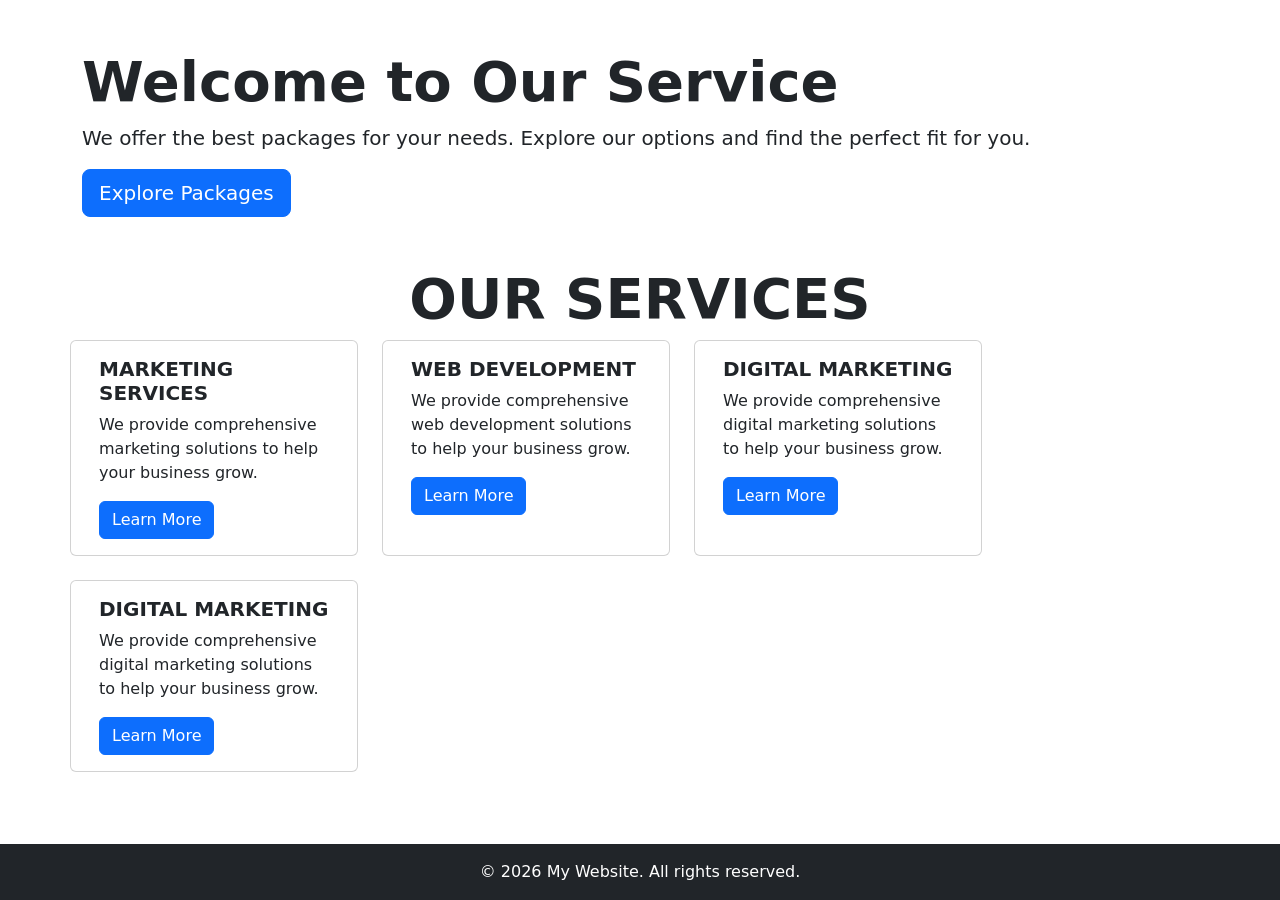
==== index.html @ d1b9eb8f "Update project" ====
<!doctype html>
<html lang="en">
  <head>
    <meta charset="UTF-8" />
    <meta name="viewport" content="width=device-width, initial-scale=1.0" />
    <title>Assignment</title>
    <link
      href="https://cdn.jsdelivr.net/npm/bootstrap@5.3.8/dist/css/bootstrap.min.css"
      rel="stylesheet"
      integrity="sha384-sRIl4kxILFvY47J16cr9ZwB07vP4J8+LH7qKQnuqkuIAvNWLzeN8tE5YBujZqJLB"
      crossorigin="anonymous"
    />
    <script
      defer
      src="https://cdn.jsdelivr.net/npm/bootstrap@5.3.8/dist/js/bootstrap.bundle.min.js"
      integrity="sha384-FKyoEForCGlyvwx9Hj09JcYn3nv7wiPVlz7YYwJrWVcXK/BmnVDxM+D2scQbITxI"
      crossorigin="anonymous"
    ></script>
  </head>
  <body>
    <main>
      <div class="container my-5">
        <h1 class="display-4 fw-bold">Welcome to Our Service</h1>
        <p class="lead">
          We offer the best packages for your needs. Explore our options and
          find the perfect fit for you.
        </p>
        <a href="#" class="btn btn-primary btn-lg">Explore Packages</a>
      </div>
      <section class="container">
        <h1 class="display-4 text-center fw-bold text-uppercase">
          Our Services
        </h1>
        <div class="row gap-4">
          <div class="card col-md-4" style="width: 18rem">
            <div class="card-body">
              <h5 class="card-title text-uppercase fw-bold">
                Marketing Services
              </h5>
              <p class="card-text">
                We provide comprehensive marketing solutions to help your
                business grow.
              </p>
              <a href="#" class="btn btn-primary">Learn More</a>
            </div>
          </div>
          <div class="card col-md-4" style="width: 18rem">
            <div class="card-body">
              <h5 class="card-title text-uppercase fw-bold">Web Development</h5>
              <p class="card-text">
                We provide comprehensive web development solutions to help your
                business grow.
              </p>
              <a href="#" class="btn btn-primary">Learn More</a>
            </div>
          </div>
          <div class="card col-md-4" style="width: 18rem">
            <div class="card-body">
              <h5 class="card-title text-uppercase fw-bold">
                Digital Marketing
              </h5>
              <p class="card-text">
                We provide comprehensive digital marketing solutions to help
                your business grow.
              </p>
              <a href="#" class="btn btn-primary">Learn More</a>
            </div>
          </div>
          <div class="card col-md-4" style="width: 18rem">
            <div class="card-body">
              <h5 class="card-title text-uppercase fw-bold">
                Digital Marketing
              </h5>
              <p class="card-text">
                We provide comprehensive digital marketing solutions to help
                your business grow.
              </p>
              <a href="#" class="btn btn-primary">Learn More</a>
            </div>
          </div>
        </div>
      </section>
    </main>
    <footer class="bg-dark text-white text-center py-3 fixed-bottom">
      <p class="mb-0">&copy; 2026 My Website. All rights reserved.</p>
    </footer>
  </body>
</html>
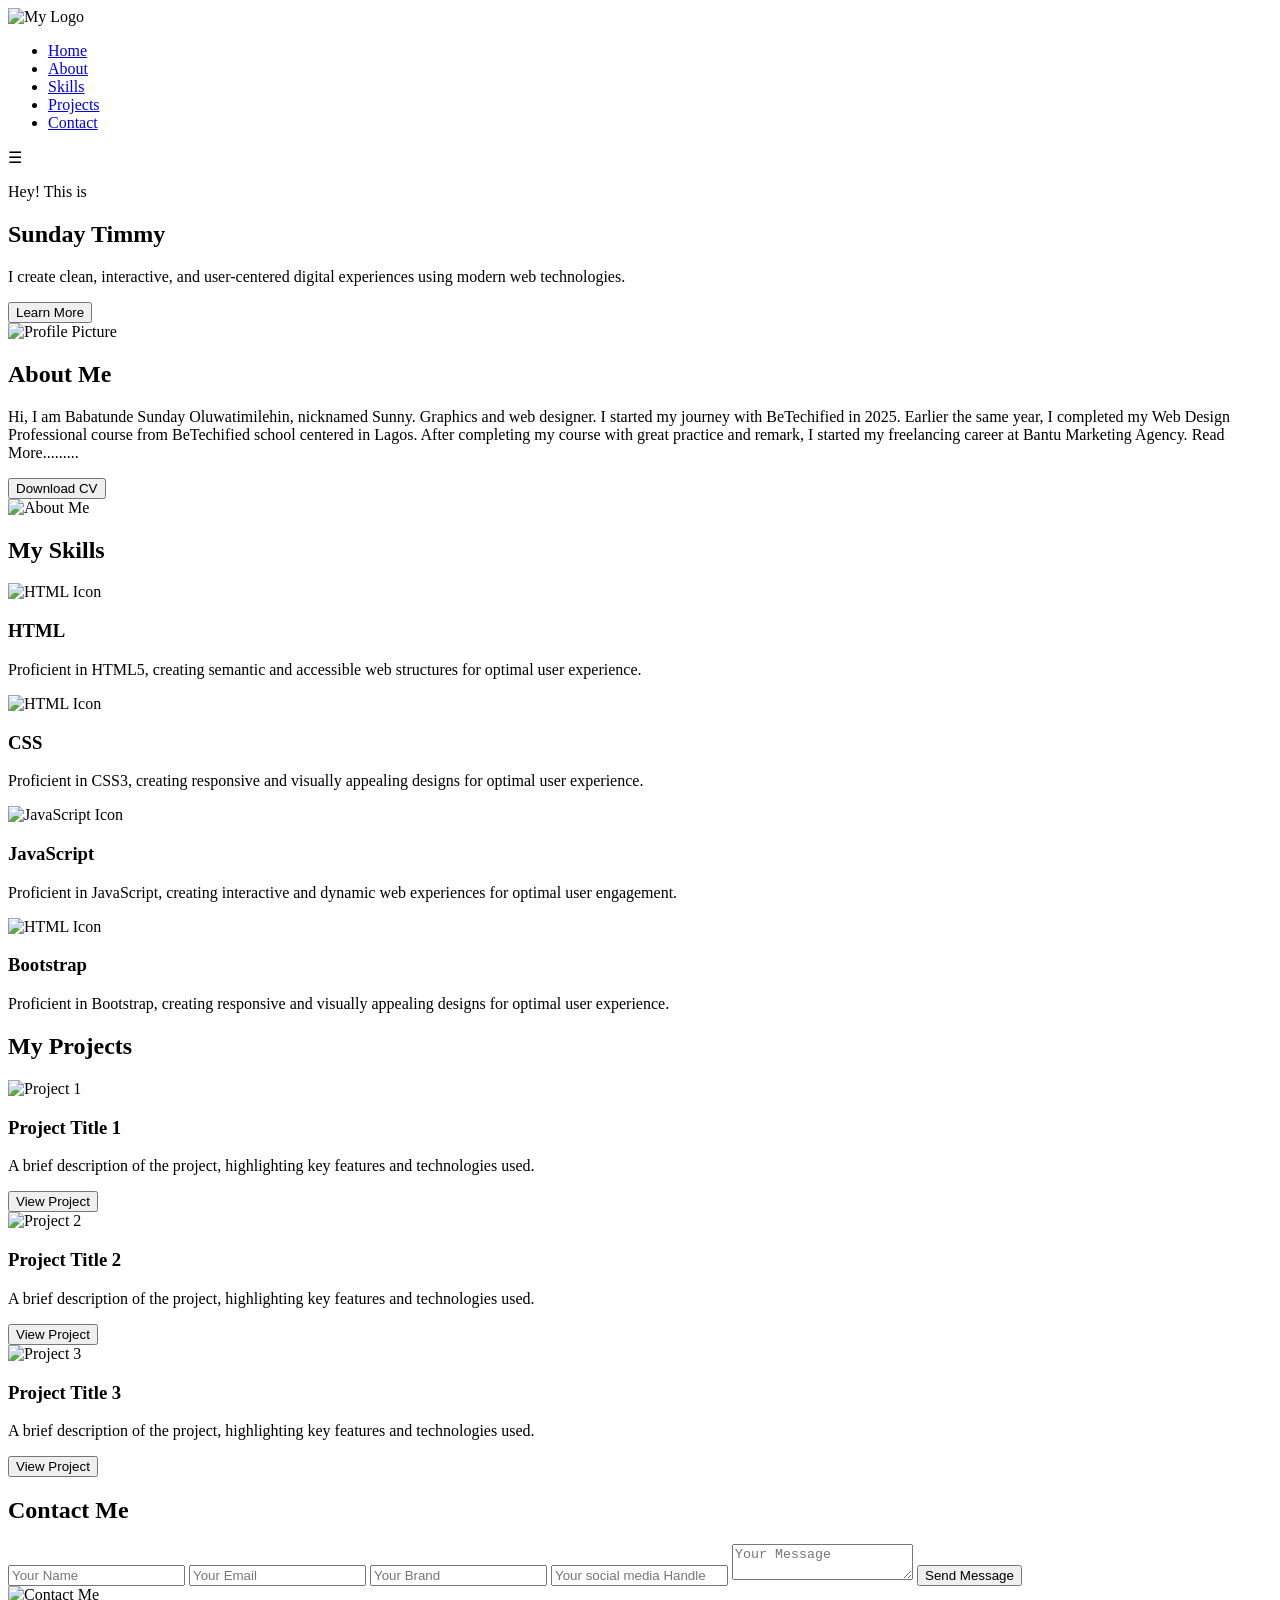
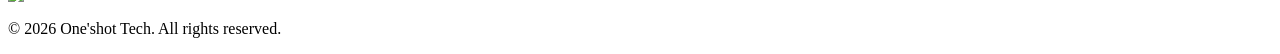
==== commit 469238ec: "Fix project structure for GitHub Pages" ====
--- a/index.html
+++ b/index.html
@@ -3,86 +3,209 @@
   <head>
     <meta charset="UTF-8" />
     <meta name="viewport" content="width=device-width, initial-scale=1.0" />
-    <title>Assignment</title>
-    <link
-      href="https://cdn.jsdelivr.net/npm/bootstrap@5.3.8/dist/css/bootstrap.min.css"
-      rel="stylesheet"
-      integrity="sha384-sRIl4kxILFvY47J16cr9ZwB07vP4J8+LH7qKQnuqkuIAvNWLzeN8tE5YBujZqJLB"
-      crossorigin="anonymous"
-    />
-    <script
-      defer
-      src="https://cdn.jsdelivr.net/npm/bootstrap@5.3.8/dist/js/bootstrap.bundle.min.js"
-      integrity="sha384-FKyoEForCGlyvwx9Hj09JcYn3nv7wiPVlz7YYwJrWVcXK/BmnVDxM+D2scQbITxI"
-      crossorigin="anonymous"
-    ></script>
+    <title>Portfolio</title>
+    <link rel="stylesheet" href="Portfolio.css" />
   </head>
   <body>
+    <!-- NAVIGATION BAR -->
+    <header class="container">
+      <div class="logo">
+        <img src="" alt="My Logo" />
+      </div>
+      <nav class="nav-links">
+        <ul class="nav-list">
+          <li><a href="#home">Home</a></li>
+          <li><a href="#about">About</a></li>
+          <li><a href="#skills">Skills</a></li>
+          <li><a href="#projects">Projects</a></li>
+          <li><a href="#contact">Contact</a></li>
+        </ul>
+      </nav>
+      <div class="menu-toggle">&#9776;</div>
+    </header>
+    <!-- HERO SECTION -->
     <main>
-      <div class="container my-5">
-        <h1 class="display-4 fw-bold">Welcome to Our Service</h1>
-        <p class="lead">
-          We offer the best packages for your needs. Explore our options and
-          find the perfect fit for you.
-        </p>
-        <a href="#" class="btn btn-primary btn-lg">Explore Packages</a>
-      </div>
+      <!-- HOME SECTION -->
+      <section class="container home-container">
+        <div id="home" class="home-section">
+          <div class="home-text">
+            <p>Hey! This is</p>
+            <h1><span class="highlights">Sunday Timmy</span></h1>
+            <p>
+              I create clean, interactive, and user-centered digital experiences
+              using modern web technologies.
+            </p>
+            <button class="button">Learn More</button>
+          </div>
+          <div class="home-image">
+            <img src="Portfolio images/orginal.png" alt="Profile Picture" />
+          </div>
+        </div>
+      </section>
+      <!-- ABOUT ME SECTION -->
       <section class="container">
-        <h1 class="display-4 text-center fw-bold text-uppercase">
-          Our Services
-        </h1>
-        <div class="row gap-4">
-          <div class="card col-md-4" style="width: 18rem">
-            <div class="card-body">
-              <h5 class="card-title text-uppercase fw-bold">
-                Marketing Services
-              </h5>
-              <p class="card-text">
-                We provide comprehensive marketing solutions to help your
-                business grow.
-              </p>
-              <a href="#" class="btn btn-primary">Learn More</a>
-            </div>
-          </div>
-          <div class="card col-md-4" style="width: 18rem">
-            <div class="card-body">
-              <h5 class="card-title text-uppercase fw-bold">Web Development</h5>
-              <p class="card-text">
-                We provide comprehensive web development solutions to help your
-                business grow.
-              </p>
-              <a href="#" class="btn btn-primary">Learn More</a>
-            </div>
-          </div>
-          <div class="card col-md-4" style="width: 18rem">
-            <div class="card-body">
-              <h5 class="card-title text-uppercase fw-bold">
-                Digital Marketing
-              </h5>
-              <p class="card-text">
-                We provide comprehensive digital marketing solutions to help
-                your business grow.
-              </p>
-              <a href="#" class="btn btn-primary">Learn More</a>
-            </div>
-          </div>
-          <div class="card col-md-4" style="width: 18rem">
-            <div class="card-body">
-              <h5 class="card-title text-uppercase fw-bold">
-                Digital Marketing
-              </h5>
-              <p class="card-text">
-                We provide comprehensive digital marketing solutions to help
-                your business grow.
-              </p>
-              <a href="#" class="btn btn-primary">Learn More</a>
-            </div>
-          </div>
-        </div>
-      </section>
+        <div class="about-section">
+          <div id="about" class="about-text">
+            <h2>About Me</h2>
+            <p>
+              Hi, I am Babatunde Sunday Oluwatimilehin, nicknamed Sunny.
+              Graphics and web designer. I started my journey with BeTechified
+              in 2025. Earlier the same year, I completed my Web Design
+              Professional course from BeTechified school centered in Lagos.
+              After completing my course with great practice and remark, I
+              started my freelancing career at Bantu Marketing Agency.
+              <span class="highlights">Read More.........</span>
+            </p>
+            <button class="button">Download CV</button>
+          </div>
+          <div class="home-image">
+            <img
+              class="img"
+              src="Portfolio images/pexels-fauxels-3184360.jpg"
+              alt="About Me"
+            />
+          </div>
+        </div>
+      </section>
+
+      <!-- SKILLS SECTION -->
+      <section class="container skills-section">
+        <h2>My Skills</h2>
+        <div class="skills-section-cards">
+          <div class="skill-card">
+            <div class="skill-icons">
+              <img src="ICONS/html-5(1).png" alt="HTML Icon" />
+            </div>
+            <div class="skill-text">
+              <h3>HTML</h3>
+              <p>
+                Proficient in HTML5, creating semantic and accessible web
+                structures for optimal user experience.
+              </p>
+            </div>
+          </div>
+          <div class="skill-card">
+            <div class="skill-icons">
+              <img src="ICONS/css-3(1).png" alt="HTML Icon" />
+            </div>
+            <div class="skill-text">
+              <h3>CSS</h3>
+              <p>
+                Proficient in CSS3, creating responsive and visually appealing
+                designs for optimal user experience.
+              </p>
+            </div>
+          </div>
+          <div class="skill-card">
+            <div class="skill-icons">
+              <img src="ICONS/java-script(1).png" alt="JavaScript Icon" />
+            </div>
+            <div class="skill-text">
+              <h3>JavaScript</h3>
+              <p>
+                Proficient in JavaScript, creating interactive and dynamic web
+                experiences for optimal user engagement.
+              </p>
+            </div>
+          </div>
+          <div class="skill-card">
+            <div class="skill-icons">
+              <img src="ICONS/bootstrap(2).png" alt="HTML Icon" />
+            </div>
+            <div class="skill-text">
+              <h3>Bootstrap</h3>
+              <p>
+                Proficient in Bootstrap, creating responsive and visually
+                appealing designs for optimal user experience.
+              </p>
+            </div>
+          </div>
+        </div>
+      </section>
+
+      <!-- PROJECTS SECTION -->
+      <section class="container projects-section">
+        <h2>My Projects</h2>
+        <div class="projects-section-cards">
+          <div class="project-card">
+            <img
+              src="Portfolio images/pexels-fauxels-3184360.jpg"
+              alt="Project 1"
+            />
+            <div class="project-text">
+              <h3>Project Title 1</h3>
+              <p>
+                A brief description of the project, highlighting key features
+                and technologies used.
+              </p>
+              <button class="button">View Project</button>
+            </div>
+          </div>
+          <div class="project-card">
+            <img
+              src="Portfolio images/pexels-fauxels-3184360.jpg"
+              alt="Project 2"
+            />
+            <div class="project-text">
+              <h3>Project Title 2</h3>
+              <p>
+                A brief description of the project, highlighting key features
+                and technologies used.
+              </p>
+              <button class="button">View Project</button>
+            </div>
+          </div>
+          <div class="project-card">
+            <img
+              src="Portfolio images/pexels-fauxels-3184360.jpg"
+              alt="Project 3"
+            />
+            <div class="project-text">
+              <h3>Project Title 3</h3>
+              <p>
+                A brief description of the project, highlighting key features
+                and technologies used.
+              </p>
+              <button class="button">View Project</button>
+            </div>
+          </div>
+        </div>
+      </section>
+
+      <!-- CONTACT SECTION -->
+      <section class="container contact-section">
+        <h2>Contact Me</h2>
+        <div class="contact-section-container">
+          <div class="contact-list">
+            <form class="contact-form">
+              <input type="text" placeholder="Your Name" required />
+              <input type="email" placeholder="Your Email" required />
+              <input type="text" placeholder="Your Brand" required />
+              <input
+                type="text"
+                placeholder="Your social media Handle"
+                required
+              />
+              <textarea placeholder="Your Message" required></textarea>
+              <button type="submit" class="button">Send Message</button>
+            </form>
+          </div>
+          <div class="contact-image">
+            <img
+              src="Portfolio images/Get_in_touch_-removebg-preview.png"
+              alt="Contact Me"
+            />
+          </div>
+        </div>
+      </section>
+
+      <!-- FOOTER SECTION -->
+      <footer class="footer">
+        <div class="container">
+          <p>&copy; 2026 One'shot Tech. All rights reserved.</p>
+        </div>
+      </footer>
     </main>
-    <footer class="bg-dark text-white text-center py-3 fixed-bottom">
-      <p class="mb-0">&copy; 2026 My Website. All rights reserved.</p>
-    </footer>
+    <script src="portfolio.js"></script>
   </body>
 </html>
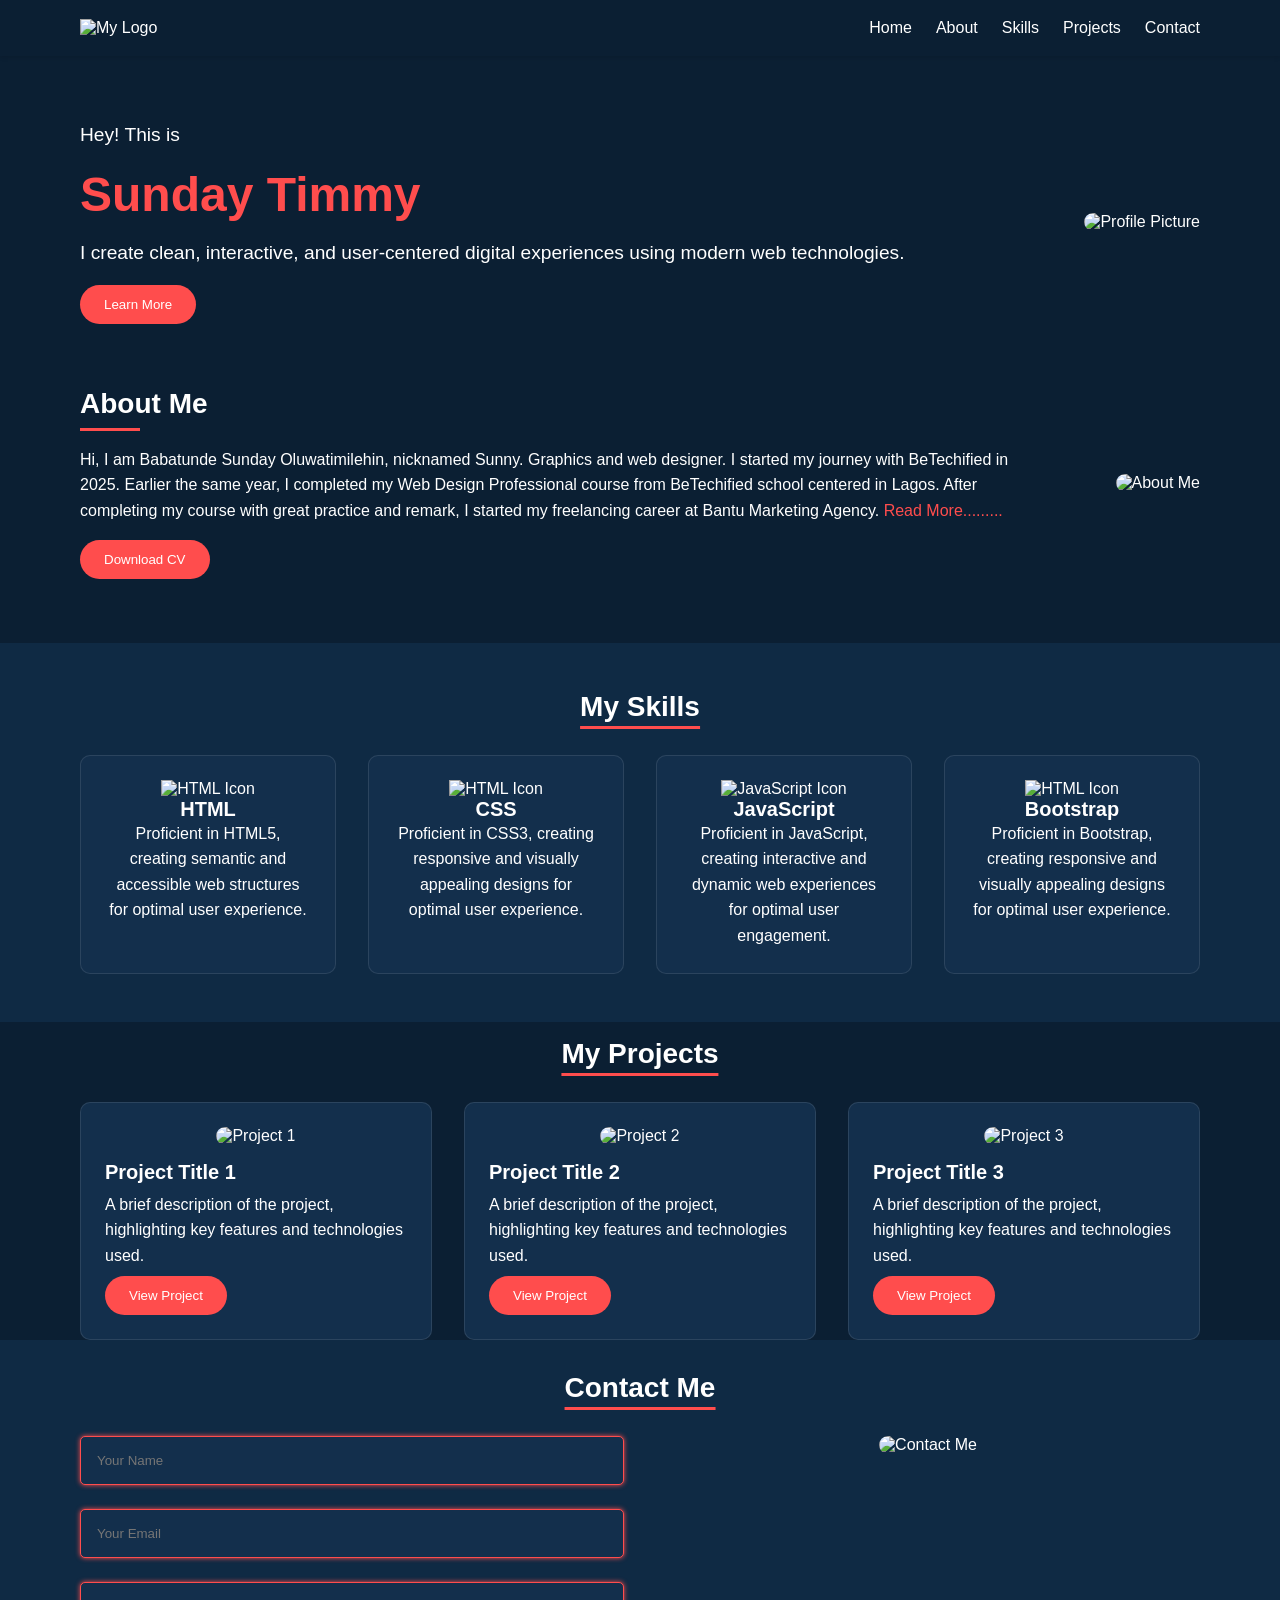
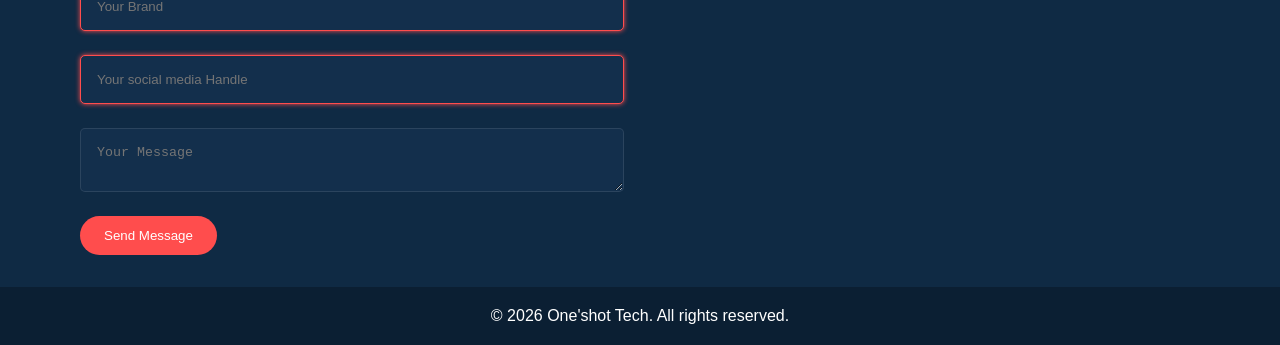
==== commit 5aa89fbf: "Updated portfolio design" ====
--- a/index.html
+++ b/index.html
@@ -4,7 +4,7 @@
     <meta charset="UTF-8" />
     <meta name="viewport" content="width=device-width, initial-scale=1.0" />
     <title>Portfolio</title>
-    <link rel="stylesheet" href="Portfolio.css" />
+    <link rel="stylesheet" href="style.css" />
   </head>
   <body>
     <!-- NAVIGATION BAR -->
@@ -206,6 +206,6 @@
         </div>
       </footer>
     </main>
-    <script src="portfolio.js"></script>
+    <script src="script.js"></script>
   </body>
 </html>
--- a/style.css
+++ b/style.css
@@ -0,0 +1,417 @@
+/* GLOBAL DESIGN SYSTEM FOR PORTFOLIO WEBSITE */
+:root {
+  --primary-bg: #0b1f33; /* Deep navy blue */
+  --secondary-bg: #0f2a44; /* Slightly lighter navy */
+  --accent-red: #ff4d4d; /* Coral red strip */
+  --text-white: #ffffff;
+  --text-light: #cfd8e3;
+  --text-muted: #8fa3b8;
+  --card-bg: #132f4c;
+  --border-light: rgba(255, 255, 255, 0.1);
+}
+
+h1 {
+  font-size: 3rem;
+  font-weight: 700;
+}
+h2 {
+  font-size: 2.25rem;
+  font-weight: 600;
+}
+h3 {
+  font-size: 1.25rem;
+  font-weight: 600;
+}
+p {
+  font-size: 1.25rem;
+  font-weight: 400;
+}
+small {
+  font-size: 1rem;
+}
+
+/* RESET BASE STYLES */
+* {
+  margin: 0;
+  padding: 0;
+  box-sizing: border-box;
+}
+
+/* BODY STYLES */
+body {
+  font-family: 'Poppins', 'Segoe UI', sans-serif;
+  background-color: var(--primary-bg);
+  color: var(--text-white);
+}
+
+a {
+  text-decoration: none;
+  color: var(--text-white);
+}
+
+li {
+  list-style: none;
+}
+
+h1 {
+  font-size: 3rem;
+  font-weight: 700;
+}
+h2 {
+  font-size: 1.75rem;
+  font-weight: 600;
+}
+h3 {
+  font-size: 1.25rem;
+  font-weight: 600;
+}
+p {
+  font-size: 1rem;
+  font-weight: 400;
+  color: var(--text-white);
+  line-height: 1.6;
+}
+small {
+  font-size: 0.875rem;
+}
+
+.button {
+  background-color: var(--accent-red);
+  color: var(--text-white);
+  padding: 0.75rem 1.5rem;
+  border: none;
+  border-radius: 25px;
+  cursor: pointer;
+  transition:
+    background-color 0.3s ease,
+    transform 0.2s ease,
+    box-shadow 0.2s ease;
+}
+
+.button:hover {
+  background-color: var(--card-bg);
+  color: var(--accent-red);
+  transform: translateY(-3px) scale(1.03);
+  box-shadow: 0 8px 20px rgba(0, 0, 0, 0.2);
+}
+.button:active {
+  transform: translateY(0) scale(0.98);
+  box-shadow: 0 4px 10px rgba(0, 0, 0, 0.15);
+}
+
+.container {
+  padding-inline: 5rem;
+}
+
+input,
+textarea {
+  padding: 1rem;
+  width: 100%;
+  border-radius: 5px;
+  border: 1px solid var(--border-light);
+  background-color: var(--card-bg);
+  color: var(--text-white);
+}
+
+input,
+textarea:focus {
+  outline: none;
+  border-color: var(--accent-red);
+  box-shadow: 0 0 5px var(--accent-red);
+}
+
+/* HEADER STYLES */
+header {
+  box-shadow: 0 2px 4px rgba(0, 0, 0, 0.1);
+  display: flex;
+  justify-content: space-between;
+  align-items: center;
+  color: #fff;
+}
+
+.nav-links {
+  display: flex;
+  justify-content: space-between;
+  align-items: center;
+  padding: 1.2rem 0;
+  transition: color 0.3s ease;
+}
+
+.nav-links a:hover {
+  color: #ff4d4d;
+}
+
+.nav-list {
+  display: flex;
+  gap: 1.5rem;
+}
+
+.menu-toggle {
+  display: none;
+  cursor: pointer;
+}
+
+.menu-toggle span {
+  width: 25px;
+  height: 3px;
+  background-color: #fff;
+  margin: 4px 0;
+  transition: all 0.3s ease;
+}
+
+/* HERO SECTION STYLES */
+.home-container {
+  background: url('Portfolio images/blake-connally-IKUYGCFmfw4-unsplash.jpg')
+    no-repeat center center/cover;
+}
+.home-section {
+  display: flex;
+  justify-content: space-around;
+  align-items: center;
+  text-align: center;
+  padding: 4rem 0 0 0;
+}
+.home-text {
+  display: flex;
+  flex-direction: column;
+  align-items: flex-start;
+  flex: 1 1 45%;
+  gap: 1rem;
+  text-align: start;
+}
+
+.highlights {
+  color: var(--accent-red);
+}
+
+.home-text p {
+  font-size: 1.2rem;
+}
+
+.home-image img {
+  width: 100%;
+  max-width: 28.125rem;
+  height: auto;
+  border-radius: 10px;
+}
+.home-image img:hover {
+  transform: translateY(-3px) scale(1.03);
+}
+
+/* ABOUT STYLES */
+.about-section {
+  display: flex;
+  justify-content: space-between;
+  align-items: center;
+  padding: 4rem 0;
+  gap: 2rem;
+}
+.about-text {
+  display: flex;
+  flex-direction: column;
+  align-items: flex-start;
+  flex: 1 1 45%;
+  gap: 1rem;
+  padding-right: 2rem;
+}
+
+.about-text h2::after {
+  content: '';
+  display: block;
+  width: 60px;
+  height: 3px;
+  background-color: var(--accent-red);
+  margin-top: 0.5rem;
+}
+
+/* SKILLS SECTION */
+.skills-section {
+  background-color: var(--secondary-bg);
+  text-align: center;
+  padding-block: 3rem;
+}
+.skills-section-cards {
+  display: grid;
+  grid-template-columns: repeat(auto-fit, minmax(200px, 1fr));
+  gap: 2rem;
+  margin-top: 2rem;
+}
+
+.skills-section h2 {
+  position: relative;
+  display: inline-block;
+}
+
+.skills-section h2::after {
+  content: '';
+  position: absolute;
+  left: 50%; /* move to center */
+  bottom: -6px;
+  width: 100%; /* control line length */
+  height: 3px;
+  background-color: var(--accent-red);
+  margin-top: 0.5rem;
+  transform: translateX(-50%); /* perfectly center it */
+}
+
+.skill-card {
+  background-color: var(--card-bg);
+  padding: 1.5rem;
+  border-radius: 10px;
+  border: 1px solid var(--border-light);
+  text-align: center;
+  transition:
+    transform 0.3s ease,
+    box-shadow 0.3s ease;
+}
+.skill-card:hover {
+  transform: translateY(-5px);
+  box-shadow: 0 10px 20px rgba(0, 0, 0, 0.2);
+}
+
+/*PROJECTS SECTION */
+.projects-section {
+  text-align: center;
+}
+.projects-section h2 {
+  position: relative;
+  display: inline-block;
+  padding-top: 1rem;
+}
+.projects-section h2::after {
+  content: '';
+  position: absolute;
+  left: 50%; /* move to center */
+  bottom: -6px;
+  width: 100%; /* control line length */
+  height: 3px;
+  background-color: var(--accent-red);
+  margin-top: 0.5rem;
+  transform: translateX(-50%); /* perfectly center it */
+}
+
+.projects-section-cards {
+  display: grid;
+  grid-template-columns: repeat(auto-fit, minmax(300px, 1fr));
+  gap: 2rem;
+  margin-top: 2rem;
+}
+
+.project-card {
+  background-color: var(--card-bg);
+  padding: 1.5rem;
+  border-radius: 10px;
+  border: 1px solid var(--border-light);
+  transition:
+    transform 0.3s ease,
+    box-shadow 0.3s ease;
+}
+.project-card:hover {
+  transform: translateY(-5px);
+  box-shadow: 0 10px 20px rgba(0, 0, 0, 0.2);
+}
+
+.project-card img {
+  width: 100%;
+  height: auto;
+  border-radius: 10px;
+  margin-bottom: 1rem;
+}
+
+.project-text {
+  display: flex;
+  flex-direction: column;
+  align-items: flex-start;
+  text-align: start;
+  gap: 0.5rem;
+}
+
+/* CONTACT SECTION */
+.contact-section {
+  background-color: var(--secondary-bg);
+  text-align: center;
+  padding-block: 2rem;
+}
+.contact-section h2 {
+  position: relative;
+  display: inline-block;
+  /* padding-top: 1rem; */
+  margin-bottom: 2rem;
+}
+.contact-section h2::after {
+  content: '';
+  position: absolute;
+  left: 50%; /* move to center */
+  bottom: -6px;
+  width: 100%; /* control line length */
+  height: 3px;
+  background-color: var(--accent-red);
+  margin-top: 0.5rem;
+  transform: translateX(-50%); /* perfectly center it */
+}
+
+.contact-section-container {
+  display: grid;
+  grid-template-columns: repeat(auto-fit, minmax(300px, 1fr));
+  gap: 2rem;
+}
+
+.contact-form {
+  display: flex;
+  flex-direction: column;
+  align-items: flex-start;
+  gap: 1.5rem;
+}
+
+.contact-image {
+  width: 100%;
+}
+
+.contact-image img {
+  width: 100%;
+  height: auto;
+  border-radius: 10px;
+}
+
+/* FOOTER STYLES */
+footer {
+  background-color: var(--primary-bg);
+  text-align: center;
+  padding: 1rem 0;
+  color: var(--text-muted);
+}
+
+/* RESPONSIVE STYLES */
+
+@media (max-width: 48rem) {
+  html {
+    font-size: 80%;
+  }
+  .menu-toggle {
+    display: block;
+  }
+
+  .nav-links {
+    display: none;
+    flex-direction: column;
+    position: absolute;
+    top: 20px;
+    right: 0;
+    background-color: #101529;
+    padding: 2rem;
+  }
+
+  .nav-list {
+    flex-direction: column;
+    gap: 2rem;
+  }
+
+  .nav-links.active {
+    display: flex;
+  }
+
+  /* HERO SECTION */
+  .home-image img {
+    width: 70%;
+  }
+}
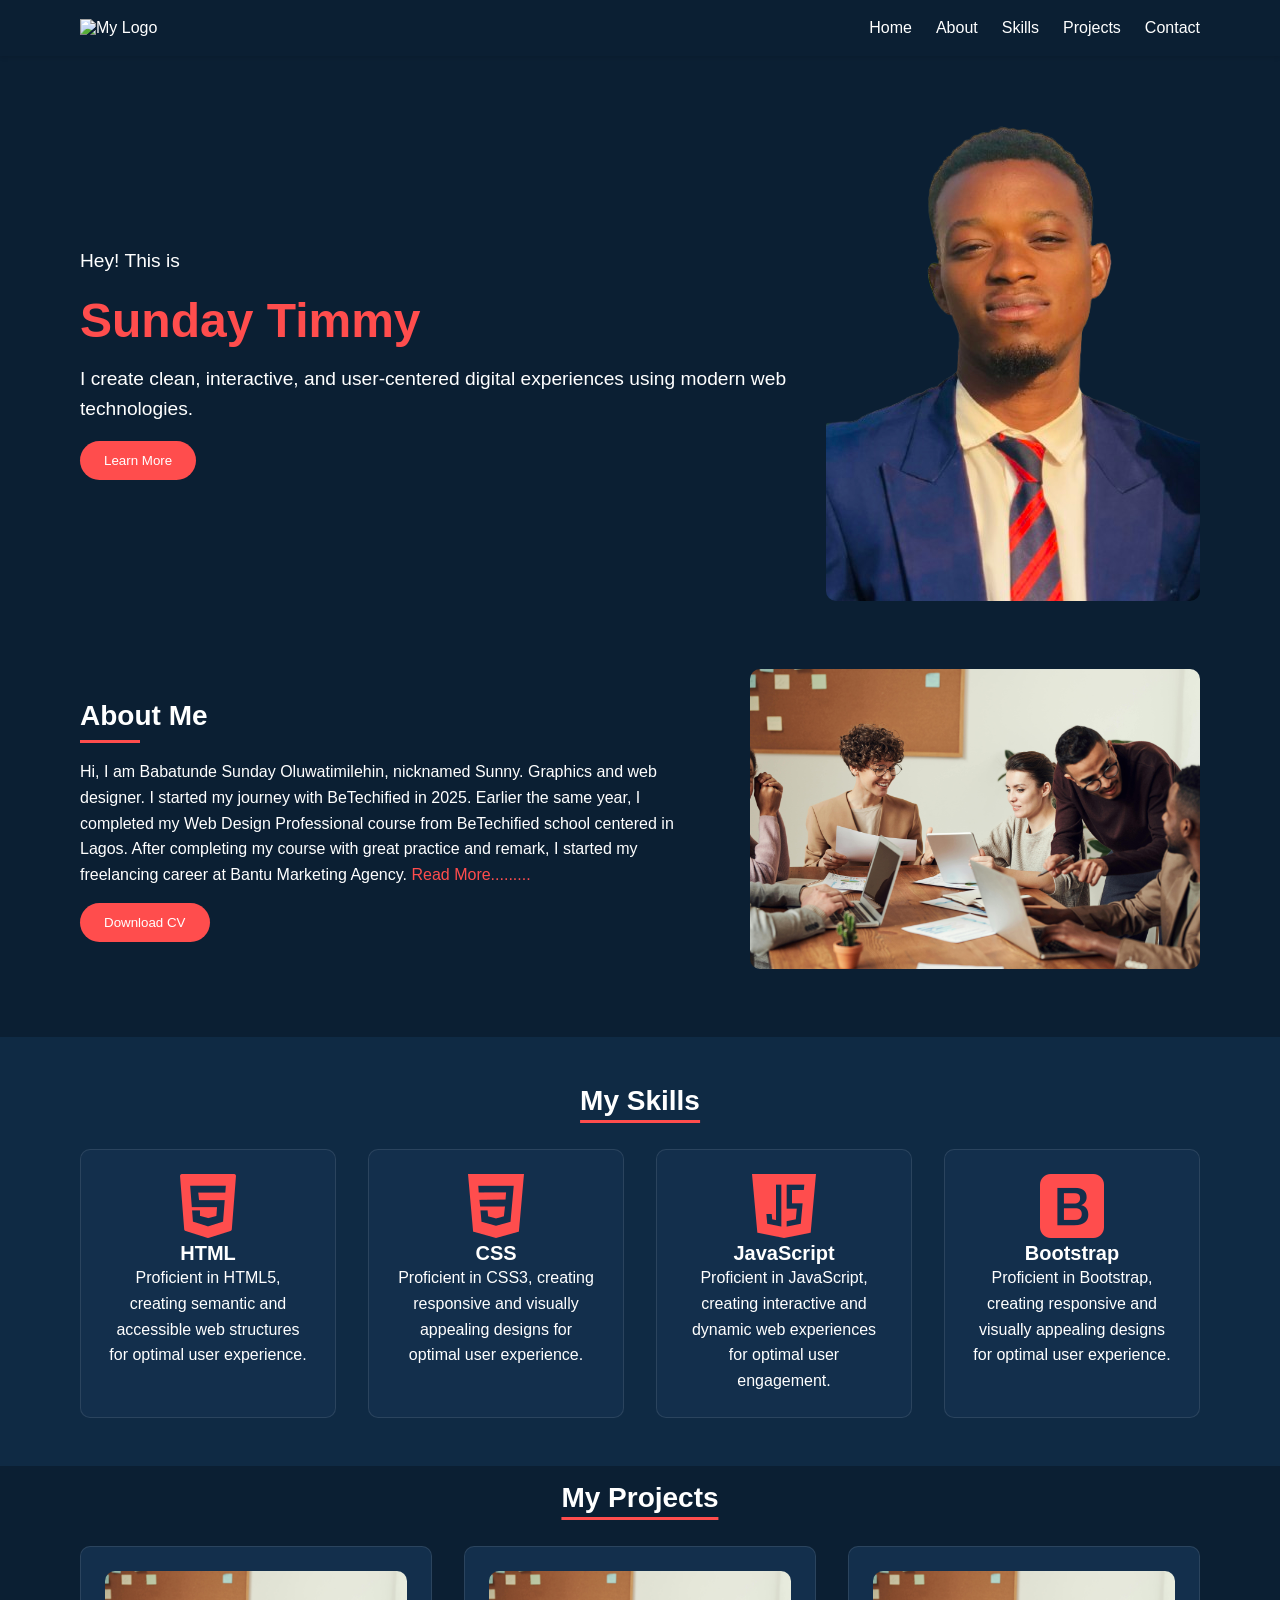
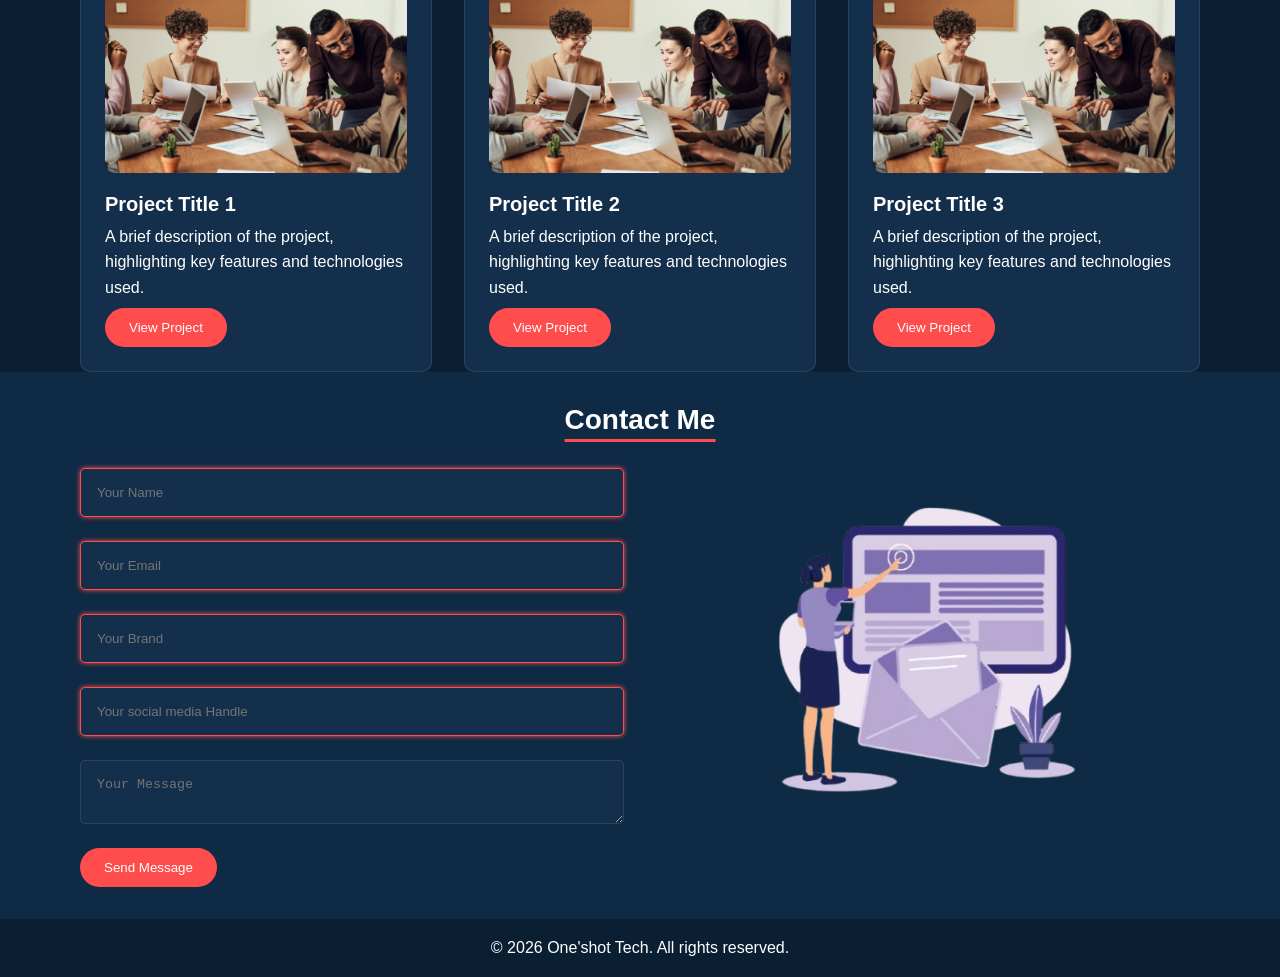
==== commit fa0d6715: "style modification" ====
--- a/index.html
+++ b/index.html
@@ -38,7 +38,7 @@
             <button class="button">Learn More</button>
           </div>
           <div class="home-image">
-            <img src="Portfolio images/orginal.png" alt="Profile Picture" />
+            <img src="images/orginal.png" alt="Profile Picture" />
           </div>
         </div>
       </section>
@@ -61,7 +61,7 @@
           <div class="home-image">
             <img
               class="img"
-              src="Portfolio images/pexels-fauxels-3184360.jpg"
+              src="images/pexels-fauxels-3184360.jpg"
               alt="About Me"
             />
           </div>
@@ -74,7 +74,7 @@
         <div class="skills-section-cards">
           <div class="skill-card">
             <div class="skill-icons">
-              <img src="ICONS/html-5(1).png" alt="HTML Icon" />
+              <img src="icons/html-5(1).png" alt="HTML Icon" />
             </div>
             <div class="skill-text">
               <h3>HTML</h3>
@@ -86,7 +86,7 @@
           </div>
           <div class="skill-card">
             <div class="skill-icons">
-              <img src="ICONS/css-3(1).png" alt="HTML Icon" />
+              <img src="icons/css-3(1).png" alt="HTML Icon" />
             </div>
             <div class="skill-text">
               <h3>CSS</h3>
@@ -98,7 +98,7 @@
           </div>
           <div class="skill-card">
             <div class="skill-icons">
-              <img src="ICONS/java-script(1).png" alt="JavaScript Icon" />
+              <img src="icons/java-script(1).png" alt="JavaScript Icon" />
             </div>
             <div class="skill-text">
               <h3>JavaScript</h3>
@@ -110,7 +110,7 @@
           </div>
           <div class="skill-card">
             <div class="skill-icons">
-              <img src="ICONS/bootstrap(2).png" alt="HTML Icon" />
+              <img src="icons/bootstrap(2).png" alt="HTML Icon" />
             </div>
             <div class="skill-text">
               <h3>Bootstrap</h3>
@@ -128,10 +128,7 @@
         <h2>My Projects</h2>
         <div class="projects-section-cards">
           <div class="project-card">
-            <img
-              src="Portfolio images/pexels-fauxels-3184360.jpg"
-              alt="Project 1"
-            />
+            <img src="images/pexels-fauxels-3184360.jpg" alt="Project 1" />
             <div class="project-text">
               <h3>Project Title 1</h3>
               <p>
@@ -142,10 +139,7 @@
             </div>
           </div>
           <div class="project-card">
-            <img
-              src="Portfolio images/pexels-fauxels-3184360.jpg"
-              alt="Project 2"
-            />
+            <img src="images/pexels-fauxels-3184360.jpg" alt="Project 2" />
             <div class="project-text">
               <h3>Project Title 2</h3>
               <p>
@@ -156,10 +150,7 @@
             </div>
           </div>
           <div class="project-card">
-            <img
-              src="Portfolio images/pexels-fauxels-3184360.jpg"
-              alt="Project 3"
-            />
+            <img src="images/pexels-fauxels-3184360.jpg" alt="Project 3" />
             <div class="project-text">
               <h3>Project Title 3</h3>
               <p>
@@ -192,7 +183,7 @@
           </div>
           <div class="contact-image">
             <img
-              src="Portfolio images/Get_in_touch_-removebg-preview.png"
+              src="images/Get_in_touch_-removebg-preview.png"
               alt="Contact Me"
             />
           </div>
